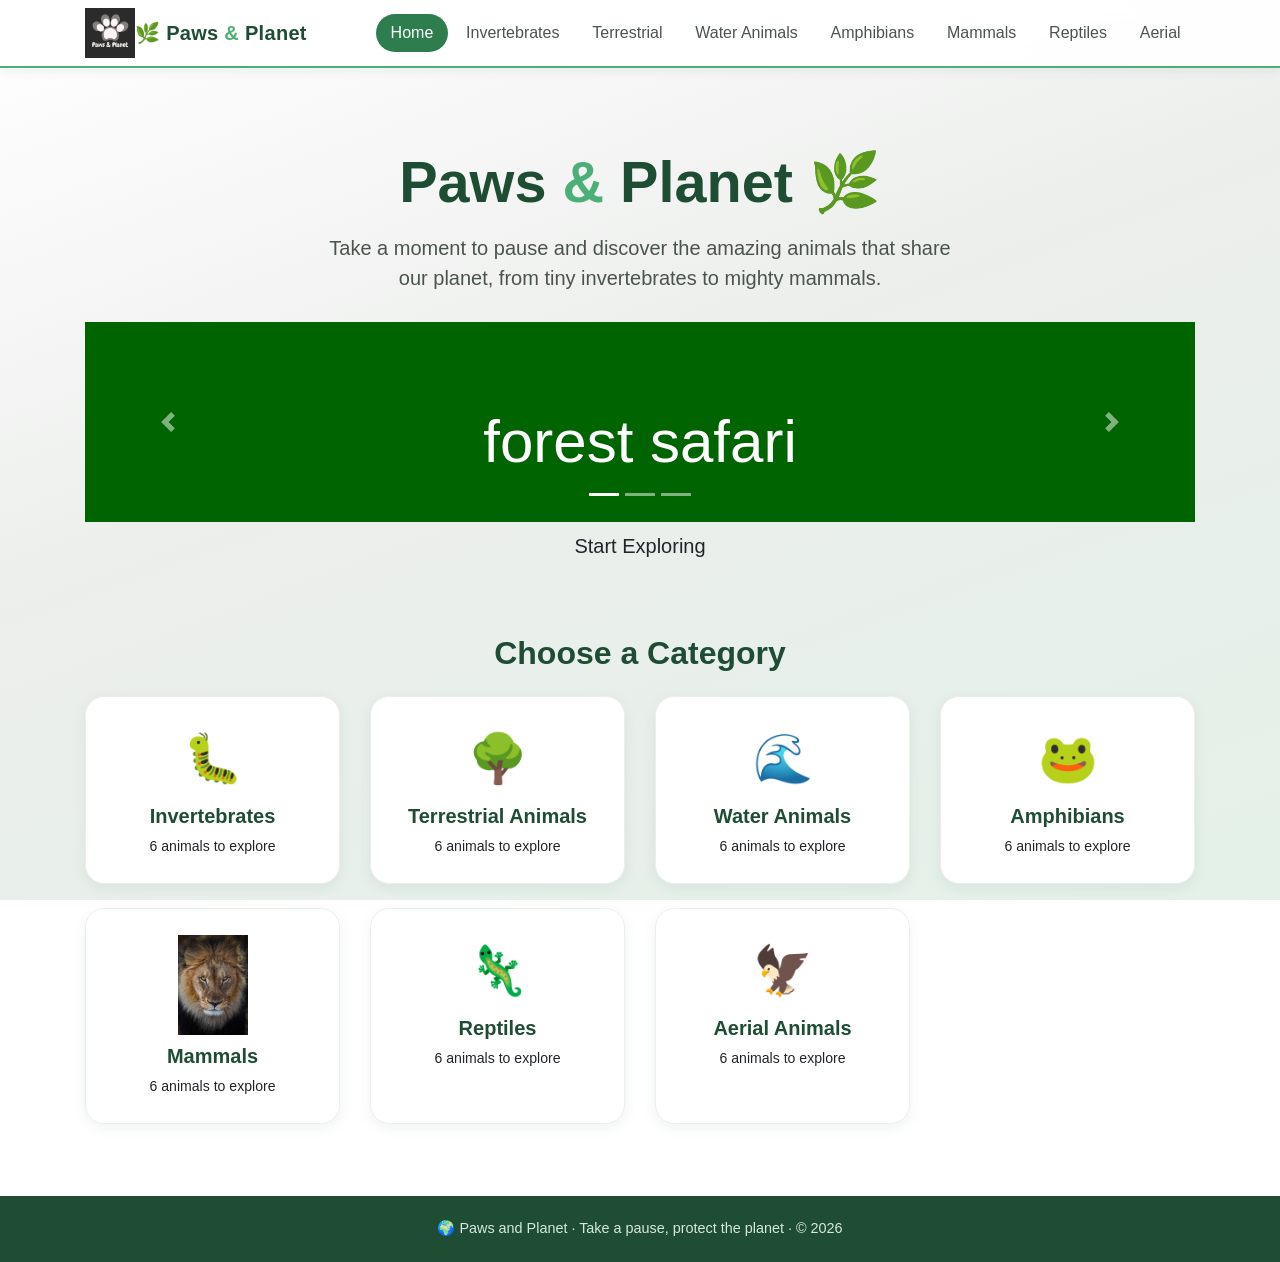
==== index.html @ cee5155b "index" ====
<!DOCTYPE html>
<html lang="en">
<head>
  <meta charset="UTF-8">
  <meta name="viewport" content="width=device-width, initial-scale=1">
  <title>Paws and Planet | Explore the Animal Kingdom</title>
  <link href="https://cdn.jsdelivr.net/npm/bootstrap@5.3.3/dist/css/bootstrap.min.css" rel="stylesheet">
  <link href="https://fonts.googleapis.com/css2?family=Poppins:wght@400;500;600;700;800&display=swap" rel="stylesheet">
  <link href="style.css" rel="stylesheet">
  <link rel="stylesheet" href="https://maxcdn.bootstrapcdn.com/bootstrap/4.3.1/css/bootstrap.min.css">
  <style>
    body {
      position: relative;
  
    }
  
    .window {
      height: 200px;
      text-align: center;
      padding-top: 75px;
      font-size: 60px;
      color: white;
    }
  
    .forest {
      background-color: darkgreen;
    }
  
    .ocean {
      background-color: aqua;
    }
  
    .mountains {
      background-color: brown;
    }
  </style>
</head>
<body data-page="home">
  <div id="navbar"></div>

  <main>
    <section class="hero">
      <div class="container">
        <h1>Paws <span>&amp;</span> Planet 🌿</h1>
        <p class="lead">Take a moment to pause and discover the amazing animals that share our planet, from tiny invertebrates to mighty mammals.</p>
        <div class="carousel slide" id="safari" data-ride="carousel">
          <ol class="carousel-indicators">
            <li data-target="#safari" data-slide-to="0" class="active"></li>
            <li data-target="#safari" data-slide-to="1"></li>
            <li data-target="#safari" data-slide-to="2"></li>
          </ol>
          <div class="carousel-inner">
            <div class="carousel-item active window forest">forest safari</div>
            <div class="carousel-item  window ocean">ocean safari</div>
            <div class="carousel-item  window mountains">mountains safari</div>
          </div>
          <a class="carousel-control-prev" href="#safari" data-slide="prev">
            <span class="carousel-control-prev-icon"></span>
          </a>
          <a class="carousel-control-next" href="#safari" data-slide="next">
            <span class="carousel-control-next-icon"></span>
          </a>
        
        </div>
        <script src="https://code.jquery.com/jquery-3.3.1.slim.min.js"></script>
        
        <script src="https://maxcdn.bootstrapcdn.com/bootstrap/4.3.1/js/bootstrap.min.js"></script>
        <a href="mammals.html" class="btn btn-pp btn-lg">Start Exploring</a>
      </div>
    </section>

    <section class="container pb-4">
      <h2 class="text-center mb-4" style="color:#1f4d33;font-weight:700;">Choose a Category</h2>
      <div class="row g-4" id="categoryGrid"></div>
    </section>
  </main>

  <div id="footer"></div>

  <script src="https://cdn.jsdelivr.net/npm/bootstrap@5.3.3/dist/js/bootstrap.bundle.min.js"></script>
  <script src="script.js"></script>
</body>
</html>
---- style.css ----
/* ===== Pause and Planet – shared styles ===== */
:root {
  --green-900: #1f4d33;
  --green-700: #2e7d4f;
  --green-500: #4caf78;
  --green-100: #e3f1e8;
  --gray-50: #f6f7f6;
  --gray-100: #eceeec;
  --gray-300: #cfd4d1;
  --gray-700: #4a544e;
  --white: #ffffff;
}

body {
  font-family: "Poppins", "Segoe UI", sans-serif;
  color: var(--gray-700);
  background: linear-gradient(160deg, var(--white) 0%, var(--gray-100) 45%, var(--green-100) 100%);
  background-attachment: fixed;
  min-height: 100vh;
  display: flex;
  flex-direction: column;
}
main { flex: 1; }

/* ---------- Navbar ---------- */
.pp-navbar {
  background: rgba(255, 255, 255, 0.92);
  backdrop-filter: blur(8px);
  border-bottom: 2px solid var(--green-500);
  box-shadow: 0 2px 12px rgba(31, 77, 51, 0.08);
}
.pp-navbar .navbar-brand {
  color: var(--green-900);
  font-weight: 700;
  letter-spacing: 0.3px;
}
.pp-navbar .navbar-brand span { color: var(--green-500); }
.pp-navbar .nav-link {
  color: var(--gray-700);
  font-weight: 500;
  border-radius: 999px;
  padding: 0.45rem 0.9rem !important;
  transition: all 0.2s ease;
}
.pp-navbar .nav-link:hover { background: var(--green-100); color: var(--green-700); }
.pp-navbar .nav-link.active { background: var(--green-700); color: var(--white); }

/* ---------- Hero / page headers ---------- */
.hero {
  padding: 5rem 0 4rem;
  text-align: center;
}
.hero h1 { font-weight: 800; color: var(--green-900); font-size: clamp(2.2rem, 5vw, 3.6rem); }
.hero h1 span { color: var(--green-500); }
.hero p.lead { max-width: 640px; margin: 1rem auto 1.8rem; color: var(--gray-700); }
.btn-pp {
  background: var(--green-700);
  color: var(--white);
  border: none;
  border-radius: 999px;
  padding: 0.6rem 1.6rem;
  font-weight: 600;
  transition: all 0.2s ease;
}
.btn-pp:hover { background: var(--green-900); color: var(--white); transform: translateY(-2px); }

.page-header {
  padding: 3rem 0 1.5rem;
  text-align: center;
}
.page-header .badge-icon { font-size: 3.2rem; }
.page-header h1 { font-weight: 800; color: var(--green-900); }
.page-header p { max-width: 620px; margin: 0.5rem auto 0; }

/* ---------- Search ---------- */
.search-box { max-width: 420px; margin: 1.5rem auto 0; }
.search-box input {
  border-radius: 999px;
  border: 1px solid var(--gray-300);
  padding: 0.6rem 1.2rem;
}
.search-box input:focus { border-color: var(--green-500); box-shadow: 0 0 0 0.2rem rgba(76, 175, 120, 0.2); }

/* ---------- Cards ---------- */
.animal-card, .category-card {
  background: var(--white);
  border: 1px solid var(--gray-100);
  border-radius: 1.2rem;
  overflow: hidden;
  height: 100%;
  box-shadow: 0 4px 14px rgba(31, 77, 51, 0.07);
  transition: transform 0.25s ease, box-shadow 0.25s ease;
}
.animal-card:hover, .category-card:hover {
  transform: translateY(-6px);
  box-shadow: 0 12px 28px rgba(31, 77, 51, 0.16);
}
.card-top {
  background: linear-gradient(135deg, var(--green-100), var(--gray-100));
  text-align: center;
  font-size: 4rem;
  padding: 1.5rem 0 1rem;
}
.animal-card .card-title { color: var(--green-900); font-weight: 700; }
.tag {
  display: inline-block;
  background: var(--green-100);
  color: var(--green-700);
  font-size: 0.75rem;
  font-weight: 600;
  padding: 0.2rem 0.7rem;
  border-radius: 999px;
  margin-bottom: 0.6rem;
}
.animal-card .meta { font-size: 0.85rem; color: var(--gray-700); }
.fact-box {
  background: var(--gray-50);
  border-left: 4px solid var(--green-500);
  border-radius: 0.5rem;
  font-size: 0.85rem;
  padding: 0.6rem 0.8rem;
  margin-top: 0.8rem;
}

.category-card { text-decoration: none; color: inherit; display: block; text-align: center; padding: 1.6rem 1rem; }
.category-card .emoji { font-size: 3rem; }
.category-card h5 { color: var(--green-900); font-weight: 700; margin-top: 0.6rem; }
.category-card p { font-size: 0.88rem; margin: 0; }

.fade-in { animation: fadeUp 0.5s ease both; }
@keyframes fadeUp { from { opacity: 0; transform: translateY(14px); } to { opacity: 1; transform: none; } }

/* ---------- Footer ---------- */
.pp-footer {
  background: var(--green-900);
  color: #d6e8dc;
  text-align: center;
  padding: 1.4rem 0;
  margin-top: 3rem;
  font-size: 0.9rem;
}
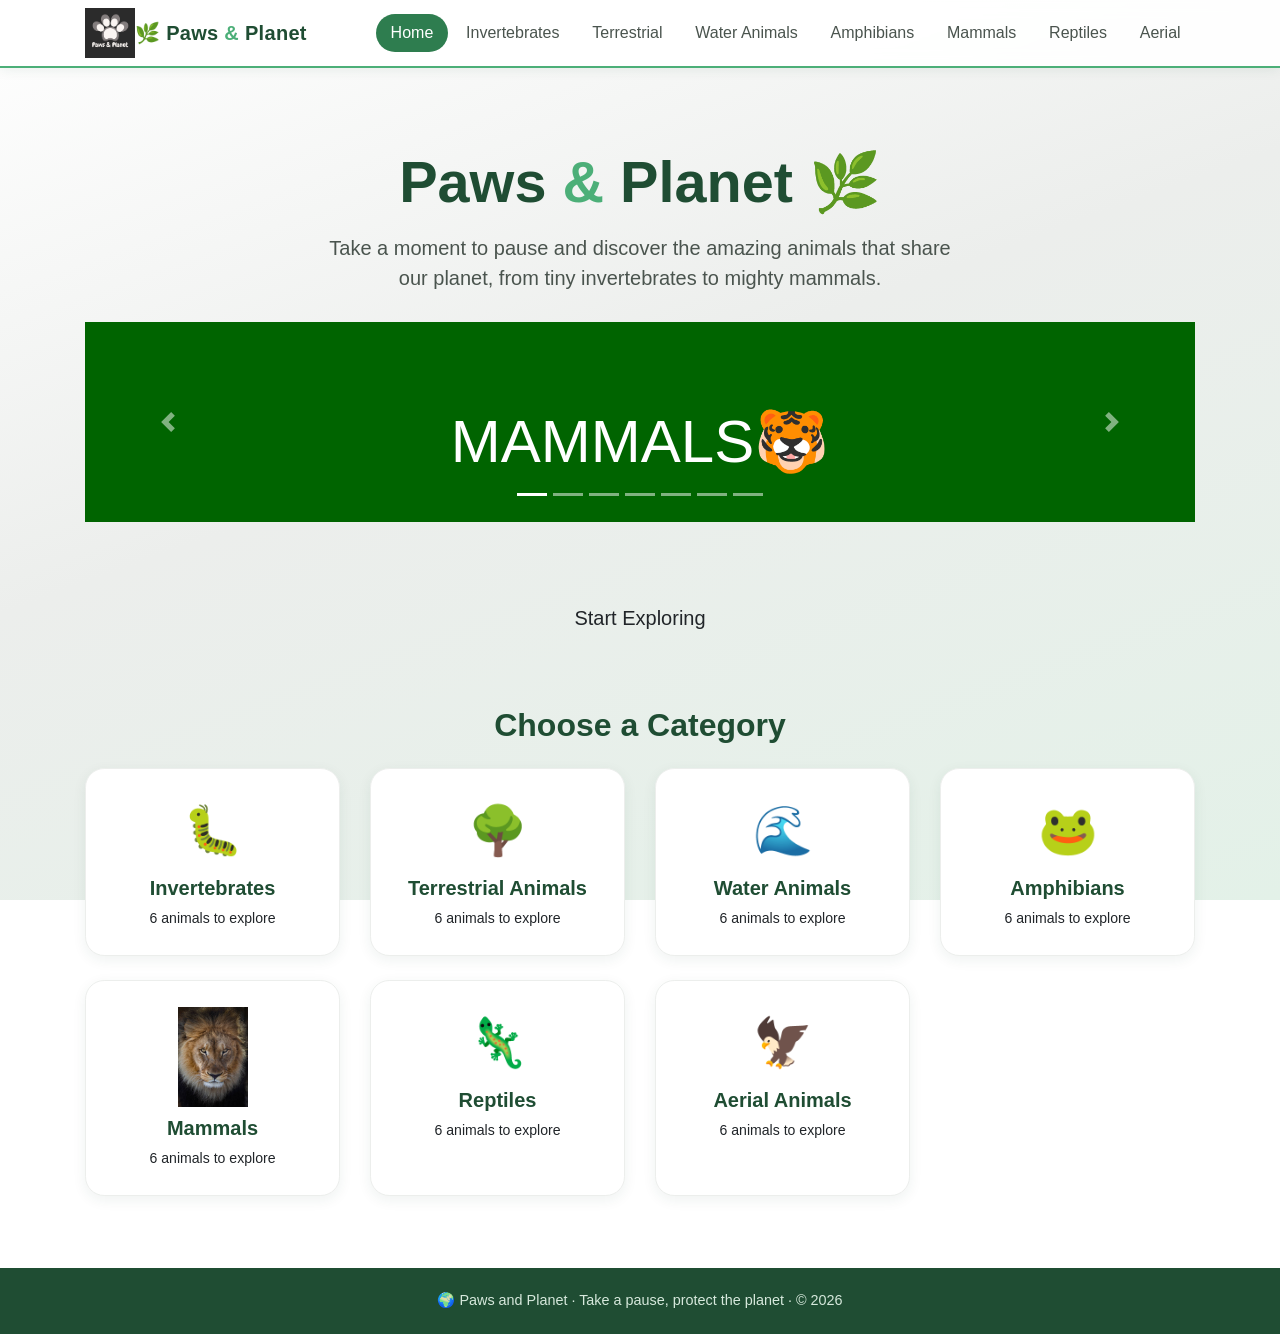
==== commit 2ca74a36: "scripr" ====
--- a/index.html
+++ b/index.html
@@ -22,16 +22,28 @@
       color: white;
     }
   
-    .forest {
+    .mammals {
       background-color: darkgreen;
     }
   
-    .ocean {
+    .aerial {
       background-color: aqua;
     }
   
-    .mountains {
+    .reptiles {
       background-color: brown;
+    }
+     .amphibians {
+      background-color:coral;
+    }
+     .invertebrates {
+      background-color:fuchsia;
+    }
+     .terrestrial {
+      background-color:darkgoldenrod;
+    }
+     .water {
+      background-color:blue;
     }
   </style>
 </head>
@@ -48,11 +60,19 @@
             <li data-target="#safari" data-slide-to="0" class="active"></li>
             <li data-target="#safari" data-slide-to="1"></li>
             <li data-target="#safari" data-slide-to="2"></li>
+            <li data-target="#safari" data-slide-to="3"></li>
+            <li data-target="#safari" data-slide-to="4"></li>
+            <li data-target="#safari" data-slide-to="5"></li>
+            <li data-target="#safari" data-slide-to="6"></li>
           </ol>
           <div class="carousel-inner">
-            <div class="carousel-item active window forest">forest safari</div>
-            <div class="carousel-item  window ocean">ocean safari</div>
-            <div class="carousel-item  window mountains">mountains safari</div>
+            <div class="carousel-item active window mammals">MAMMALS🐯</div>
+            <div class="carousel-item  window reptiles">REPTILES🐍</div>
+            <div class="carousel-item  window amphibians">AMPHIBIANS🐸</div>
+            <div class="carousel-item  window water">WATER🐟</div>
+            <div class="carousel-item  window aerial">AERIAL🦅</div>
+            <div class="carousel-item  window invertebrates">INVERTEBRATES🦂</div>
+            <div class="carousel-item  window terrestrial">TERRESTRIAL🐈</div>
           </div>
           <a class="carousel-control-prev" href="#safari" data-slide="prev">
             <span class="carousel-control-prev-icon"></span>
@@ -62,10 +82,11 @@
           </a>
         
         </div>
+        <BR><br><br>
         <script src="https://code.jquery.com/jquery-3.3.1.slim.min.js"></script>
         
         <script src="https://maxcdn.bootstrapcdn.com/bootstrap/4.3.1/js/bootstrap.min.js"></script>
-        <a href="mammals.html" class="btn btn-pp btn-lg">Start Exploring</a>
+        <a href="mammals.html" class="btn btn-pp btn-lg ">Start Exploring</a>
       </div>
     </section>
 
